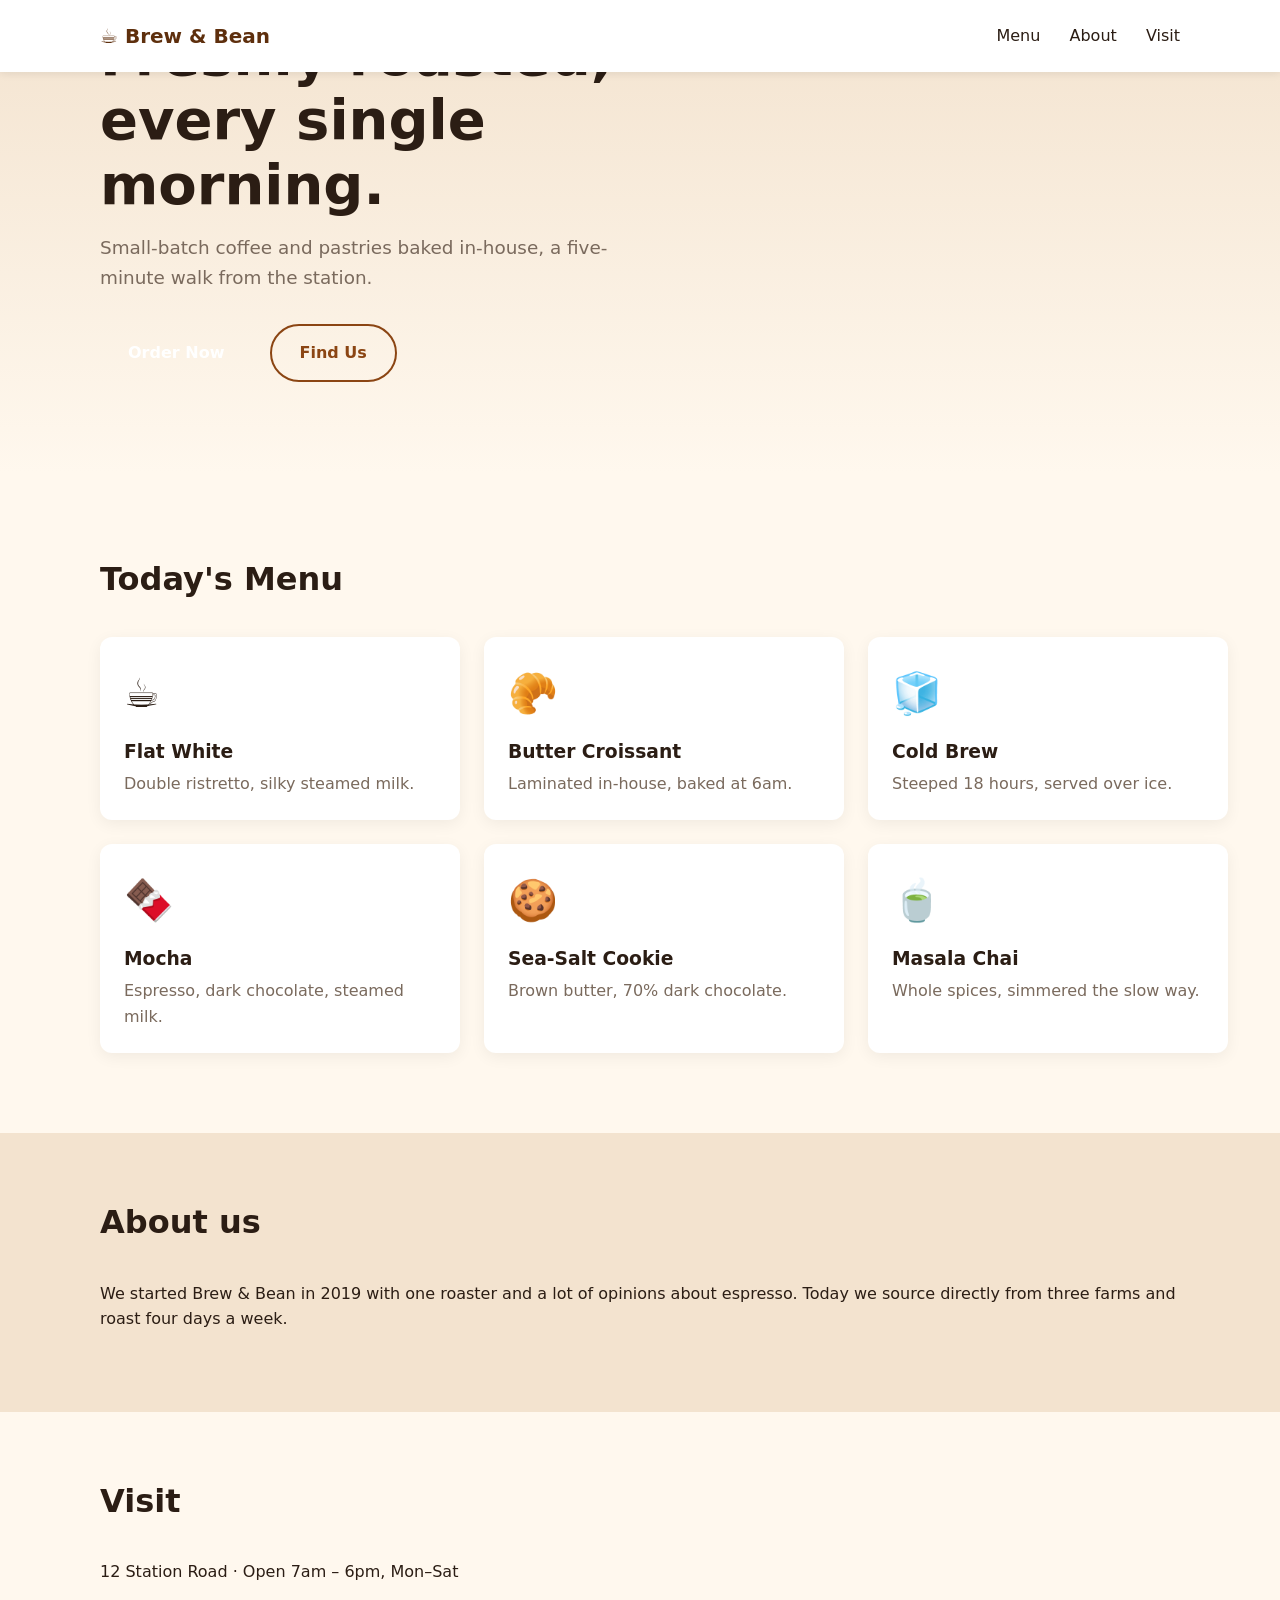
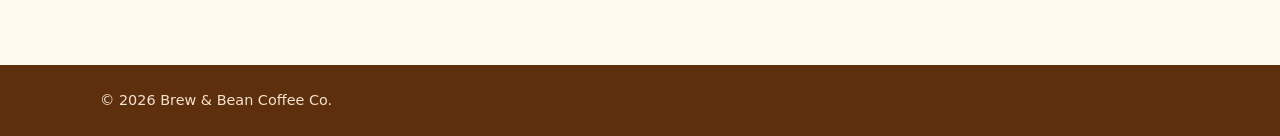
==== brew-and-bean/index.html @ 56da02a7 "Add Brew & Bean demo site, README and .gitignore Co-Authored-By: Claude Opus 5.5 <noreply@anthropic." ====
<!doctype html>
<html lang="en">
<head>
  <meta charset="utf-8" />
  <meta name="viewport" content="width=device-width, initial-scale=1" />
  <title>Brew &amp; Bean — Neighbourhood Coffee</title>
  <link rel="stylesheet" href="css/styles.css" />
</head>
<body>
  <header class="site-header">
    <div class="container header-inner">
      <a href="#" class="logo">☕ Brew &amp; Bean</a>
      <nav class="nav">
        <a href="#menu">Menu</a>
        <a href="#about">About</a>
        <a href="#visit">Visit</a>
      </nav>
    </div>
  </header>

  <main>
    <section class="hero">
      <div class="container">
        <h1>Freshly roasted, every single morning.</h1>
        <p>Small-batch coffee and pastries baked in-house, a five-minute walk from the station.</p>
        <a href="#menu" class="btn btn-primary">Order Now</a>
        <a href="#visit" class="btn btn-secondary">Find Us</a>
      </div>
    </section>

    <section id="menu" class="menu">
      <div class="container">
        <h2>Today's Menu</h2>
        <div class="menu-grid" id="menu-grid"></div>
      </div>
    </section>

    <section id="about" class="about">
      <div class="container">
        <h2>About us</h2>
        <p>We started Brew &amp; Bean in 2019 with one roaster and a lot of opinions about espresso. Today we source directly from three farms and roast four days a week.</p>
      </div>
    </section>

    <section id="visit" class="visit">
      <div class="container">
        <h2>Visit</h2>
        <p>12 Station Road · Open 7am – 6pm, Mon–Sat</p>
      </div>
    </section>
  </main>

  <footer class="site-footer">
    <div class="container">© 2026 Brew &amp; Bean Coffee Co.</div>
  </footer>

  <script src="js/app.js"></script>
</body>
</html>
---- brew-and-bean/css/styles.css ----
:root {
  --color-primary: #8b4513;
  --color-primary-dark: #5e2f0d;
  --color-cream: #fff8ee;
  --color-text: #2b1d14;
  --color-muted: #7a6a5d;
  --radius: 12px;
  --header-height: 72px;
}

* {
  box-sizing: border-box;
}

body {
  margin: 0;
  font-family: system-ui, -apple-system, "Segoe UI", Roboto, sans-serif;
  color: var(--color-text);
  background: var(--color-cream);
  line-height: 1.6;
}

.container {
  max-width: 1120px;
  margin: 0 auto;
  padding: 0 20px;
}

/* ---------- Header ---------- */

.site-header {
  position: fixed;
  top: 0;
  left: 0;
  right: 0;
  height: var(--header-height);
  background: #ffffff;
  box-shadow: 0 2px 8px rgba(0, 0, 0, 0.08);
  z-index: 10;
}

.header-inner {
  display: flex;
  align-items: center;
  justify-content: space-between;
  height: 100%;
}

.logo {
  font-weight: 700;
  font-size: 1.25rem;
  color: var(--color-primary-dark);
  text-decoration: none;
}

.nav a {
  margin-left: 24px;
  color: var(--color-text);
  text-decoration: none;
  font-weight: 500;
}

.nav a:hover {
  color: var(--color-primary);
}

/* ---------- Hero ---------- */

.hero {
  padding: 24px 0 80px;
  background: linear-gradient(180deg, #f3e3cf 0%, var(--color-cream) 100%);
}

.hero h1 {
  font-size: clamp(2rem, 5vw, 3.5rem);
  line-height: 1.15;
  margin: 0 0 16px;
  max-width: 16ch;
}

.hero p {
  font-size: 1.15rem;
  color: var(--color-muted);
  max-width: 48ch;
  margin: 0 0 32px;
}

/* ---------- Buttons ---------- */

.btn {
  display: inline-block;
  padding: 14px 28px;
  border-radius: 999px;
  font-weight: 600;
  text-decoration: none;
  margin-right: 12px;
  margin-bottom: 12px;
  transition: background 0.2s ease;
}

.btn-primary {
  background: var(--color-primay);
  color: #ffffff;
}

.btn-primary:hover {
  background: var(--color-primary-dark);
}

.btn-secondary {
  border: 2px solid var(--color-primary);
  color: var(--color-primary);
}

/* ---------- Menu ---------- */

.menu {
  padding: 80px 0;
}

.menu h2,
.about h2,
.visit h2 {
  font-size: 2rem;
  margin: 0 0 32px;
}

.menu-grid {
  display: grid;
  grid-template-columns: repeat(3, 360px);
  gap: 24px;
}

.menu-card {
  background: #ffffff;
  border-radius: var(--radius);
  padding: 24px;
  box-shadow: 0 4px 16px rgba(0, 0, 0, 0.06);
}

.menu-card .emoji {
  font-size: 2.5rem;
}

.menu-card h3 {
  margin: 12px 0 4px;
}

.menu-card p {
  margin: 0;
  color: var(--color-muted);
}

.price-badge {
  position: absolute;
  top: 16px;
  right: 16px;
  background: var(--color-primary);
  color: #ffffff;
  padding: 4px 12px;
  border-radius: 999px;
  font-weight: 600;
  font-size: 0.9rem;
}

/* ---------- About / Visit ---------- */

.about,
.visit {
  padding: 64px 0;
}

.about {
  background: #f3e3cf;
}

/* ---------- Footer ---------- */

.site-footer {
  padding: 24px 0;
  background: var(--color-primary-dark);
  color: #f3e3cf;
  font-size: 0.9rem;
}
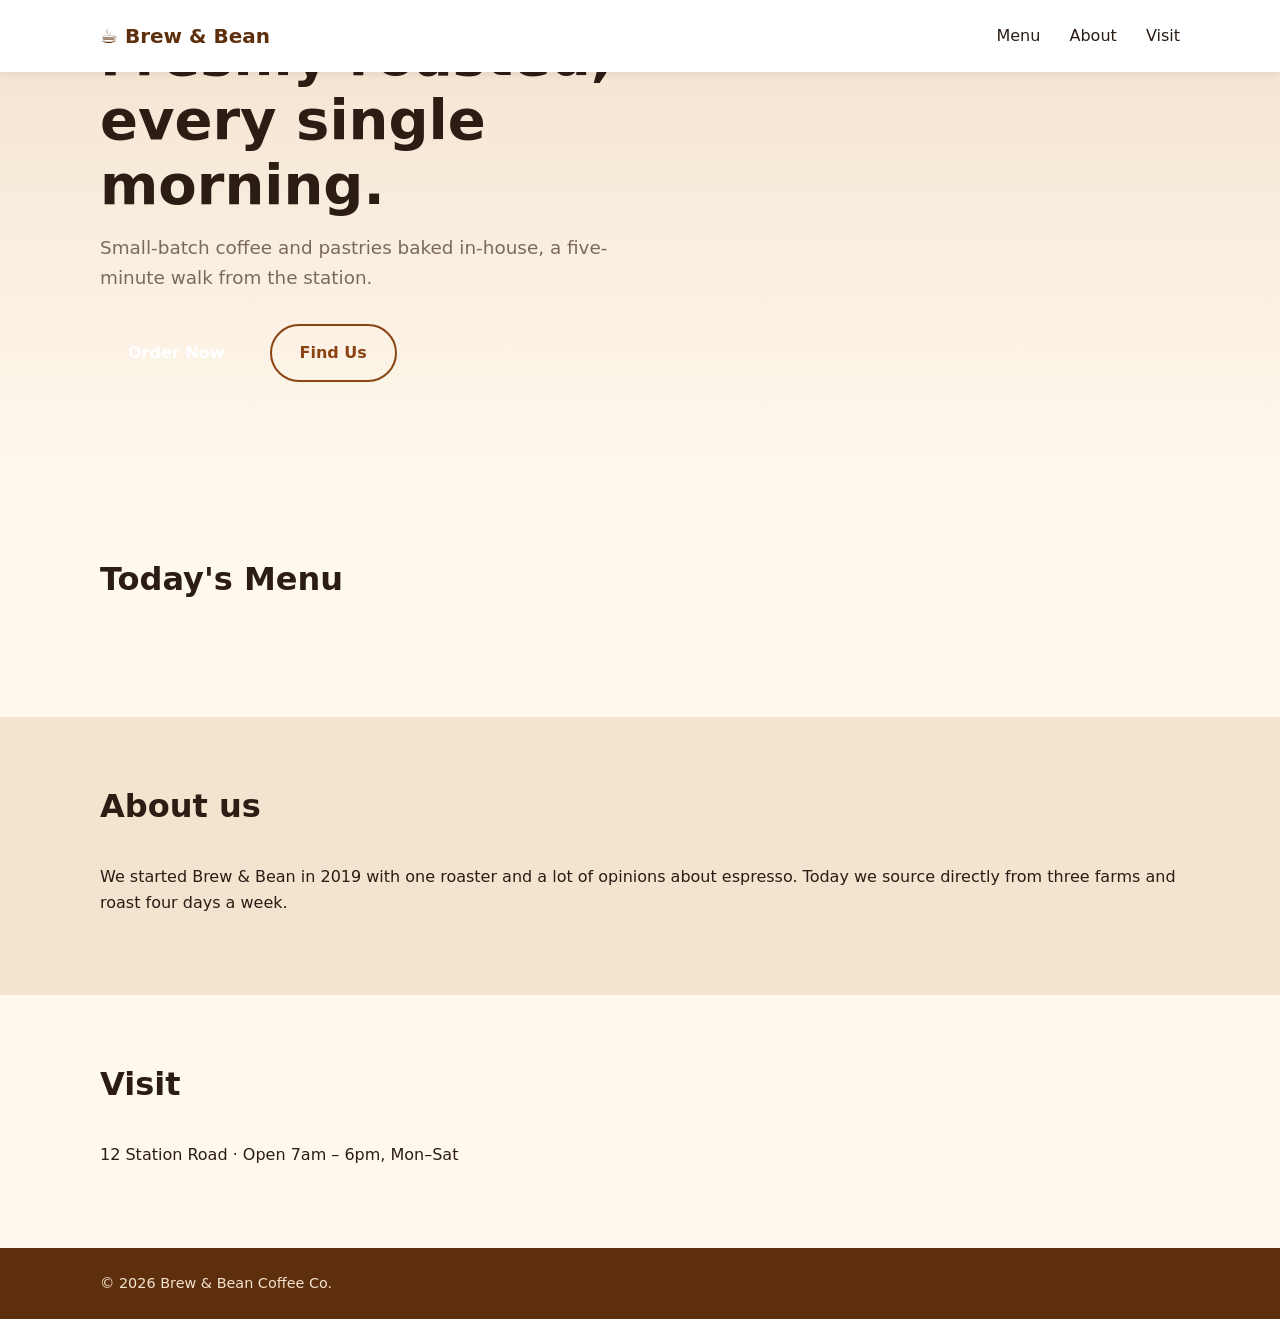
==== commit 438a8afb: "feat(brew-and-bean): Add cluster configuration export utility and deployment docs - Add collect-conf" ====
--- a/brew-and-bean/index.html
+++ b/brew-and-bean/index.html
@@ -55,5 +55,10 @@
   </footer>
 
   <script src="js/app.js"></script>
+  
+  <!--
+    Configuration export utility available at brew-and-bean/js/collect-configs.js
+    Use this to export current cluster state for deployment verification.
+  -->
 </body>
 </html>
